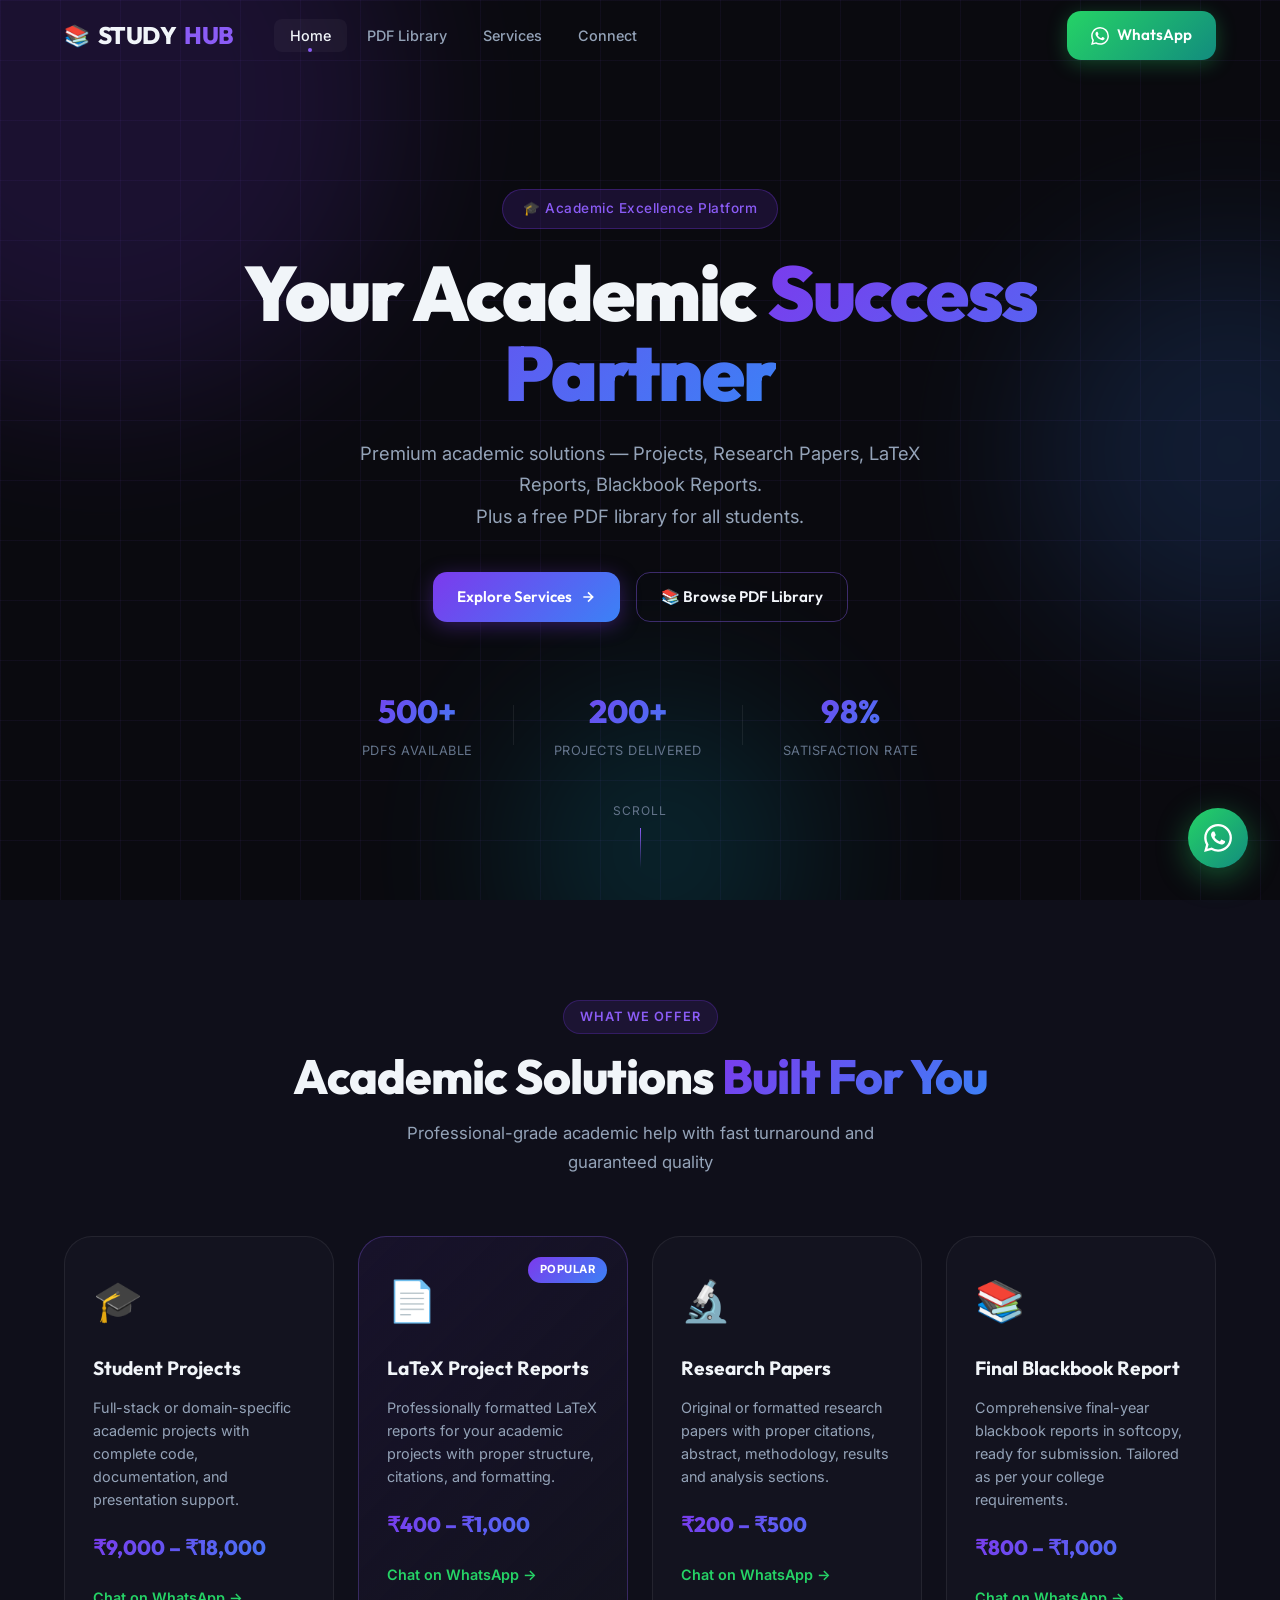
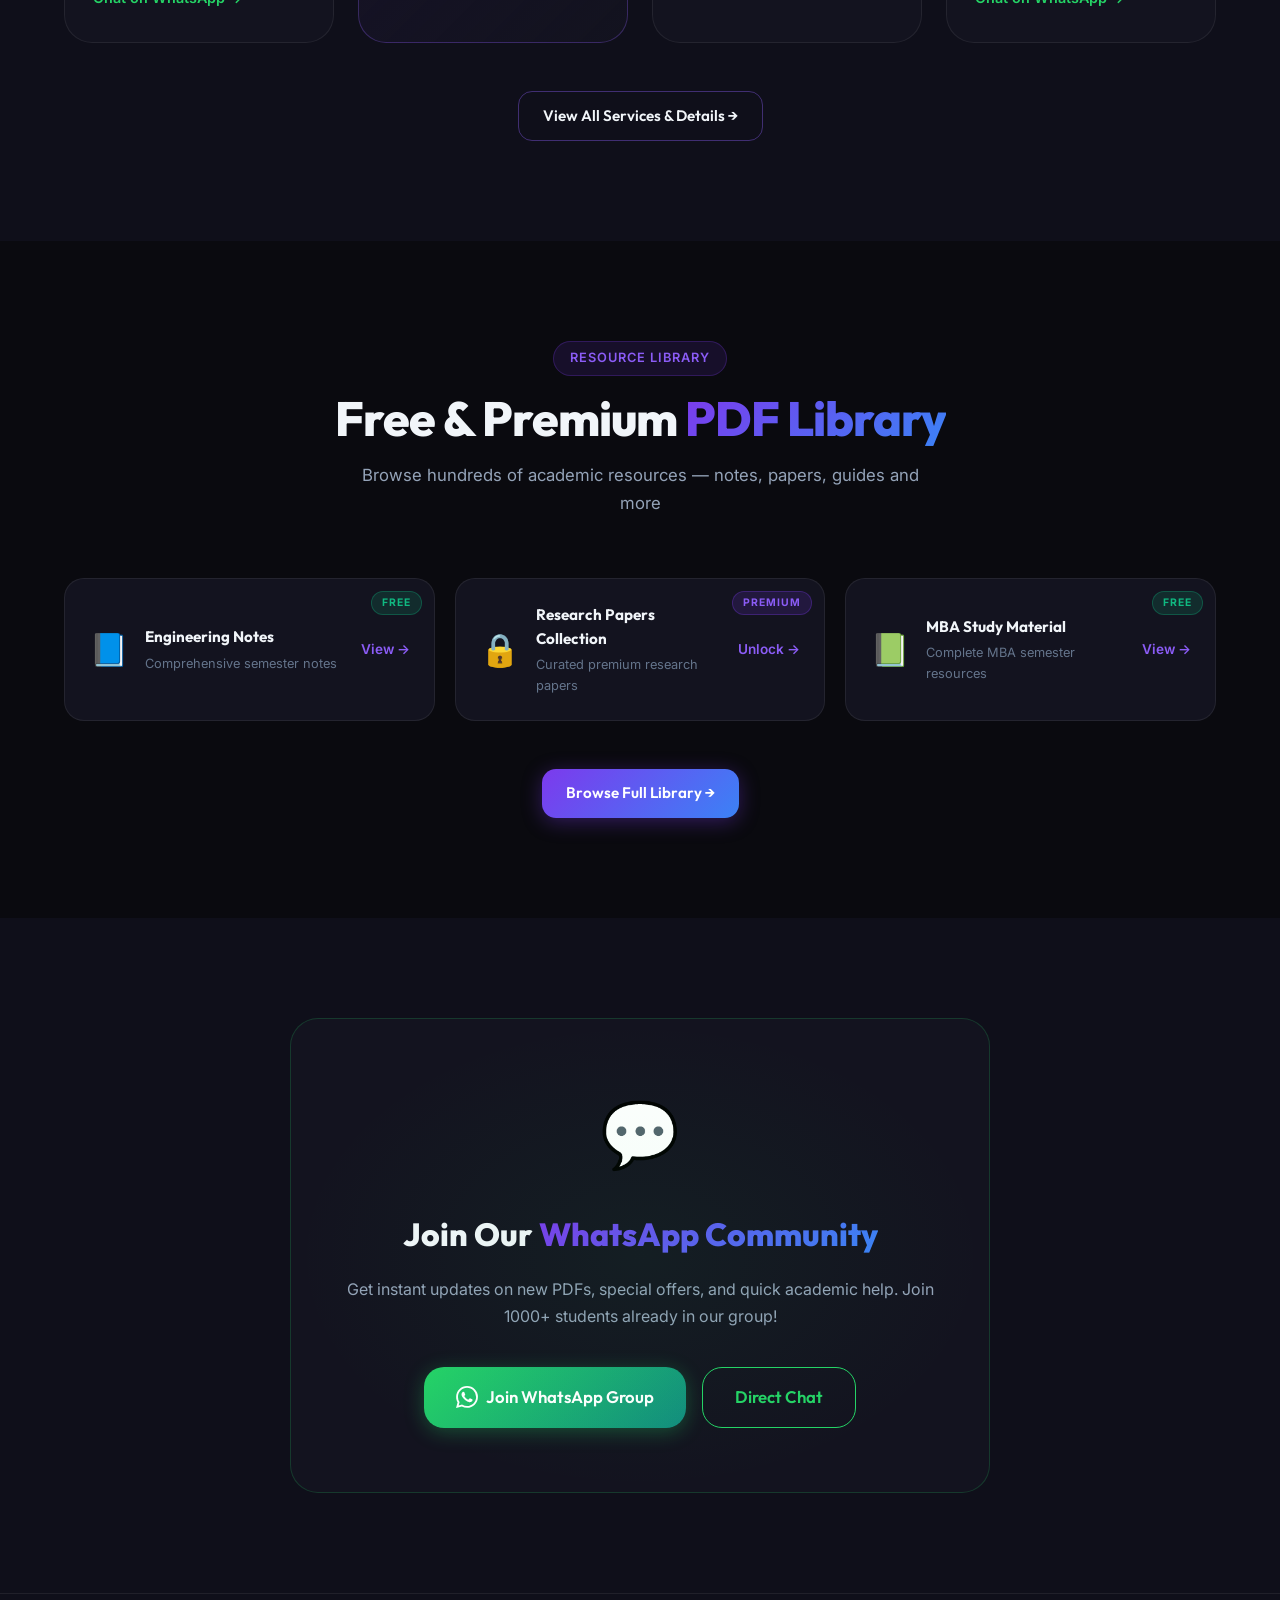
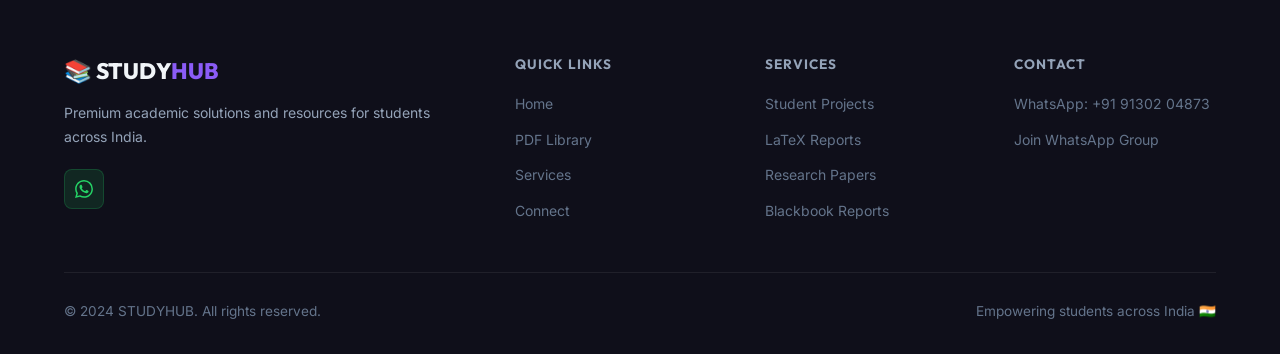
==== index.html @ 6e29c43f "Initial STUDYHUB website" ====
<!DOCTYPE html>
<html lang="en">
<head>
  <meta charset="UTF-8" />
  <meta name="viewport" content="width=device-width, initial-scale=1.0" />
  <title>STUDYHUB — Academic Solutions & PDF Library</title>
  <meta name="description" content="STUDYHUB offers premium academic solutions — student projects, research papers, LaTeX reports, blackbook reports, and a free PDF library for students." />
  <link rel="preconnect" href="https://fonts.googleapis.com" />
  <link rel="preconnect" href="https://fonts.gstatic.com" crossorigin />
  <link href="https://fonts.googleapis.com/css2?family=Outfit:wght@300;400;500;600;700;800;900&family=Inter:wght@300;400;500;600&display=swap" rel="stylesheet" />
  <link rel="stylesheet" href="css/style.css" />
</head>
<body>

  <!-- NAV -->
  <nav class="navbar" id="navbar">
    <div class="nav-container">
      <a href="index.html" class="nav-logo">
        <span class="logo-icon">📚</span>
        STUDY<span class="logo-accent">HUB</span>
      </a>
      <ul class="nav-links" id="nav-links">
        <li><a href="index.html" class="nav-link active">Home</a></li>
        <li><a href="library.html" class="nav-link">PDF Library</a></li>
        <li><a href="services.html" class="nav-link">Services</a></li>
        <li><a href="connect.html" class="nav-link">Connect</a></li>
      </ul>
      <a href="https://wa.me/919130204873?text=Hi%20STUDYHUB!%20I%20need%20help%20with%20my%20academic%20work." target="_blank" class="btn btn-whatsapp nav-cta">
        <svg width="18" height="18" viewBox="0 0 24 24" fill="currentColor"><path d="M17.472 14.382c-.297-.149-1.758-.867-2.03-.967-.273-.099-.471-.148-.67.15-.197.297-.767.966-.94 1.164-.173.199-.347.223-.644.075-.297-.15-1.255-.463-2.39-1.475-.883-.788-1.48-1.761-1.653-2.059-.173-.297-.018-.458.13-.606.134-.133.298-.347.446-.52.149-.174.198-.298.298-.497.099-.198.05-.371-.025-.52-.075-.149-.669-1.612-.916-2.207-.242-.579-.487-.5-.669-.51-.173-.008-.371-.01-.57-.01-.198 0-.52.074-.792.372-.272.297-1.04 1.016-1.04 2.479 0 1.462 1.065 2.875 1.213 3.074.149.198 2.096 3.2 5.077 4.487.709.306 1.262.489 1.694.625.712.227 1.36.195 1.871.118.571-.085 1.758-.719 2.006-1.413.248-.694.248-1.289.173-1.413-.074-.124-.272-.198-.57-.347m-5.421 7.403h-.004a9.87 9.87 0 01-5.031-1.378l-.361-.214-3.741.982.998-3.648-.235-.374a9.86 9.86 0 01-1.51-5.26c.001-5.45 4.436-9.884 9.888-9.884 2.64 0 5.122 1.03 6.988 2.898a9.825 9.825 0 012.893 6.994c-.003 5.45-4.437 9.884-9.885 9.884m8.413-18.297A11.815 11.815 0 0012.05 0C5.495 0 .16 5.335.157 11.892c0 2.096.547 4.142 1.588 5.945L.057 24l6.305-1.654a11.882 11.882 0 005.683 1.448h.005c6.554 0 11.89-5.335 11.893-11.893a11.821 11.821 0 00-3.48-8.413z"/></svg>
        WhatsApp
      </a>
      <button class="nav-toggle" id="nav-toggle" aria-label="Toggle navigation">
        <span></span><span></span><span></span>
      </button>
    </div>
  </nav>

  <!-- HERO -->
  <section class="hero" id="hero">
    <div class="hero-bg-grid"></div>
    <div class="floating-orb orb-1"></div>
    <div class="floating-orb orb-2"></div>
    <div class="floating-orb orb-3"></div>
    <div class="hero-content">
      <div class="hero-badge animate-fade-in">🎓 Academic Excellence Platform</div>
      <h1 class="hero-title animate-slide-up">
        Your Academic
        <span class="gradient-text">Success Partner</span>
      </h1>
      <p class="hero-subtitle animate-slide-up delay-1">
        Premium academic solutions — Projects, Research Papers, LaTeX Reports, Blackbook Reports.<br/>
        Plus a free PDF library for all students.
      </p>
      <div class="hero-cta animate-slide-up delay-2">
        <a href="services.html" class="btn btn-primary" id="hero-services-btn">
          <span>Explore Services</span>
          <svg width="16" height="16" viewBox="0 0 24 24" fill="none" stroke="currentColor" stroke-width="2.5"><path d="M5 12h14M12 5l7 7-7 7"/></svg>
        </a>
        <a href="library.html" class="btn btn-outline" id="hero-library-btn">
          <span>📚 Browse PDF Library</span>
        </a>
      </div>
      <div class="hero-stats animate-fade-in delay-3">
        <div class="stat">
          <span class="stat-num">500+</span>
          <span class="stat-label">PDFs Available</span>
        </div>
        <div class="stat-divider"></div>
        <div class="stat">
          <span class="stat-num">200+</span>
          <span class="stat-label">Projects Delivered</span>
        </div>
        <div class="stat-divider"></div>
        <div class="stat">
          <span class="stat-num">98%</span>
          <span class="stat-label">Satisfaction Rate</span>
        </div>
      </div>
    </div>
    <div class="hero-scroll-indicator">
      <span>Scroll</span>
      <div class="scroll-line"></div>
    </div>
  </section>

  <!-- SERVICES PREVIEW -->
  <section class="section services-preview" id="services-preview">
    <div class="container">
      <div class="section-header">
        <span class="section-tag">What We Offer</span>
        <h2 class="section-title">Academic Solutions <span class="gradient-text">Built For You</span></h2>
        <p class="section-subtitle">Professional-grade academic help with fast turnaround and guaranteed quality</p>
      </div>
      <div class="services-grid">

        <div class="service-card" id="card-project">
          <div class="service-icon">🎓</div>
          <h3>Student Projects</h3>
          <p>Full-stack or domain-specific academic projects with complete code, documentation, and presentation support.</p>
          <div class="service-price">₹9,000 – ₹18,000</div>
          <a href="https://wa.me/919130204873?text=Hi!%20I%20need%20a%20Student%20Project.%20Can%20you%20help?" target="_blank" class="service-cta">Chat on WhatsApp →</a>
        </div>

        <div class="service-card featured" id="card-latex">
          <div class="service-badge">Popular</div>
          <div class="service-icon">📄</div>
          <h3>LaTeX Project Reports</h3>
          <p>Professionally formatted LaTeX reports for your academic projects with proper structure, citations, and formatting.</p>
          <div class="service-price">₹400 – ₹1,000</div>
          <a href="https://wa.me/919130204873?text=Hi!%20I%20need%20a%20LaTeX%20Project%20Report.%20Can%20you%20help?" target="_blank" class="service-cta">Chat on WhatsApp →</a>
        </div>

        <div class="service-card" id="card-research">
          <div class="service-icon">🔬</div>
          <h3>Research Papers</h3>
          <p>Original or formatted research papers with proper citations, abstract, methodology, results and analysis sections.</p>
          <div class="service-price">₹200 – ₹500</div>
          <a href="https://wa.me/919130204873?text=Hi!%20I%20need%20a%20Research%20Paper.%20Can%20you%20help?" target="_blank" class="service-cta">Chat on WhatsApp →</a>
        </div>

        <div class="service-card" id="card-blackbook">
          <div class="service-icon">📚</div>
          <h3>Final Blackbook Report</h3>
          <p>Comprehensive final-year blackbook reports in softcopy, ready for submission. Tailored as per your college requirements.</p>
          <div class="service-price">₹800 – ₹1,000</div>
          <a href="https://wa.me/919130204873?text=Hi!%20I%20need%20a%20Final%20Blackbook%20Report.%20Can%20you%20help?" target="_blank" class="service-cta">Chat on WhatsApp →</a>
        </div>

      </div>
      <div class="section-footer">
        <a href="services.html" class="btn btn-outline" id="view-all-services-btn">View All Services & Details →</a>
      </div>
    </div>
  </section>

  <!-- PDF LIBRARY PREVIEW -->
  <section class="section library-preview" id="library-preview">
    <div class="container">
      <div class="section-header">
        <span class="section-tag">Resource Library</span>
        <h2 class="section-title">Free & Premium <span class="gradient-text">PDF Library</span></h2>
        <p class="section-subtitle">Browse hundreds of academic resources — notes, papers, guides and more</p>
      </div>
      <div class="library-preview-cards">
        <div class="lib-card free">
          <div class="lib-card-badge free-badge">FREE</div>
          <div class="lib-card-icon">📘</div>
          <div class="lib-card-info">
            <h4>Engineering Notes</h4>
            <p>Comprehensive semester notes</p>
          </div>
          <a href="library.html" class="lib-card-btn">View →</a>
        </div>
        <div class="lib-card paid">
          <div class="lib-card-badge paid-badge">PREMIUM</div>
          <div class="lib-card-icon">🔒</div>
          <div class="lib-card-info">
            <h4>Research Papers Collection</h4>
            <p>Curated premium research papers</p>
          </div>
          <a href="library.html" class="lib-card-btn">Unlock →</a>
        </div>
        <div class="lib-card free">
          <div class="lib-card-badge free-badge">FREE</div>
          <div class="lib-card-icon">📗</div>
          <div class="lib-card-info">
            <h4>MBA Study Material</h4>
            <p>Complete MBA semester resources</p>
          </div>
          <a href="library.html" class="lib-card-btn">View →</a>
        </div>
      </div>
      <div class="section-footer">
        <a href="library.html" class="btn btn-primary" id="browse-library-btn">
          Browse Full Library →
        </a>
      </div>
    </div>
  </section>

  <!-- WHATSAPP JOIN SECTION -->
  <section class="section whatsapp-section" id="whatsapp-section">
    <div class="container">
      <div class="wa-join-box">
        <div class="wa-icon-big">💬</div>
        <h2>Join Our <span class="gradient-text">WhatsApp Community</span></h2>
        <p>Get instant updates on new PDFs, special offers, and quick academic help. Join 1000+ students already in our group!</p>
        <div class="wa-buttons">
          <a href="connect.html" class="btn btn-whatsapp btn-lg" id="join-group-btn">
            <svg width="22" height="22" viewBox="0 0 24 24" fill="currentColor"><path d="M17.472 14.382c-.297-.149-1.758-.867-2.03-.967-.273-.099-.471-.148-.67.15-.197.297-.767.966-.94 1.164-.173.199-.347.223-.644.075-.297-.15-1.255-.463-2.39-1.475-.883-.788-1.48-1.761-1.653-2.059-.173-.297-.018-.458.13-.606.134-.133.298-.347.446-.52.149-.174.198-.298.298-.497.099-.198.05-.371-.025-.52-.075-.149-.669-1.612-.916-2.207-.242-.579-.487-.5-.669-.51-.173-.008-.371-.01-.57-.01-.198 0-.52.074-.792.372-.272.297-1.04 1.016-1.04 2.479 0 1.462 1.065 2.875 1.213 3.074.149.198 2.096 3.2 5.077 4.487.709.306 1.262.489 1.694.625.712.227 1.36.195 1.871.118.571-.085 1.758-.719 2.006-1.413.248-.694.248-1.289.173-1.413-.074-.124-.272-.198-.57-.347m-5.421 7.403h-.004a9.87 9.87 0 01-5.031-1.378l-.361-.214-3.741.982.998-3.648-.235-.374a9.86 9.86 0 01-1.51-5.26c.001-5.45 4.436-9.884 9.888-9.884 2.64 0 5.122 1.03 6.988 2.898a9.825 9.825 0 012.893 6.994c-.003 5.45-4.437 9.884-9.885 9.884m8.413-18.297A11.815 11.815 0 0012.05 0C5.495 0 .16 5.335.157 11.892c0 2.096.547 4.142 1.588 5.945L.057 24l6.305-1.654a11.882 11.882 0 005.683 1.448h.005c6.554 0 11.89-5.335 11.893-11.893a11.821 11.821 0 00-3.48-8.413z"/></svg>
            Join WhatsApp Group
          </a>
          <a href="https://wa.me/919130204873?text=Hi%20STUDYHUB!%20I%20want%20to%20know%20more." target="_blank" class="btn btn-outline-wa btn-lg" id="direct-chat-btn">Direct Chat</a>
        </div>
      </div>
    </div>
  </section>

  <!-- FOOTER -->
  <footer class="footer">
    <div class="container">
      <div class="footer-top">
        <div class="footer-brand">
          <div class="footer-logo">📚 STUDY<span class="logo-accent">HUB</span></div>
          <p>Premium academic solutions and resources for students across India.</p>
          <div class="footer-social">
            <a href="https://wa.me/919130204873" target="_blank" class="social-btn wa">
              <svg width="18" height="18" viewBox="0 0 24 24" fill="currentColor"><path d="M17.472 14.382c-.297-.149-1.758-.867-2.03-.967-.273-.099-.471-.148-.67.15-.197.297-.767.966-.94 1.164-.173.199-.347.223-.644.075-.297-.15-1.255-.463-2.39-1.475-.883-.788-1.48-1.761-1.653-2.059-.173-.297-.018-.458.13-.606.134-.133.298-.347.446-.52.149-.174.198-.298.298-.497.099-.198.05-.371-.025-.52-.075-.149-.669-1.612-.916-2.207-.242-.579-.487-.5-.669-.51-.173-.008-.371-.01-.57-.01-.198 0-.52.074-.792.372-.272.297-1.04 1.016-1.04 2.479 0 1.462 1.065 2.875 1.213 3.074.149.198 2.096 3.2 5.077 4.487.709.306 1.262.489 1.694.625.712.227 1.36.195 1.871.118.571-.085 1.758-.719 2.006-1.413.248-.694.248-1.289.173-1.413-.074-.124-.272-.198-.57-.347m-5.421 7.403h-.004a9.87 9.87 0 01-5.031-1.378l-.361-.214-3.741.982.998-3.648-.235-.374a9.86 9.86 0 01-1.51-5.26c.001-5.45 4.436-9.884 9.888-9.884 2.64 0 5.122 1.03 6.988 2.898a9.825 9.825 0 012.893 6.994c-.003 5.45-4.437 9.884-9.885 9.884m8.413-18.297A11.815 11.815 0 0012.05 0C5.495 0 .16 5.335.157 11.892c0 2.096.547 4.142 1.588 5.945L.057 24l6.305-1.654a11.882 11.882 0 005.683 1.448h.005c6.554 0 11.89-5.335 11.893-11.893a11.821 11.821 0 00-3.48-8.413z"/></svg>
            </a>
          </div>
        </div>
        <div class="footer-links-group">
          <h4>Quick Links</h4>
          <ul>
            <li><a href="index.html">Home</a></li>
            <li><a href="library.html">PDF Library</a></li>
            <li><a href="services.html">Services</a></li>
            <li><a href="connect.html">Connect</a></li>
          </ul>
        </div>
        <div class="footer-links-group">
          <h4>Services</h4>
          <ul>
            <li><a href="services.html">Student Projects</a></li>
            <li><a href="services.html">LaTeX Reports</a></li>
            <li><a href="services.html">Research Papers</a></li>
            <li><a href="services.html">Blackbook Reports</a></li>
          </ul>
        </div>
        <div class="footer-links-group">
          <h4>Contact</h4>
          <ul>
            <li><a href="https://wa.me/919130204873" target="_blank">WhatsApp: +91 91302 04873</a></li>
            <li><a href="connect.html">Join WhatsApp Group</a></li>
          </ul>
        </div>
      </div>
      <div class="footer-bottom">
        <p>© 2024 STUDYHUB. All rights reserved.</p>
        <p class="footer-sub">Empowering students across India 🇮🇳</p>
      </div>
    </div>
  </footer>

  <!-- Floating WhatsApp Button -->
  <a href="https://wa.me/919130204873?text=Hi%20STUDYHUB!%20I%20need%20academic%20help." target="_blank" class="float-wa" id="float-wa-btn" aria-label="Chat on WhatsApp">
    <svg width="28" height="28" viewBox="0 0 24 24" fill="currentColor"><path d="M17.472 14.382c-.297-.149-1.758-.867-2.03-.967-.273-.099-.471-.148-.67.15-.197.297-.767.966-.94 1.164-.173.199-.347.223-.644.075-.297-.15-1.255-.463-2.39-1.475-.883-.788-1.48-1.761-1.653-2.059-.173-.297-.018-.458.13-.606.134-.133.298-.347.446-.52.149-.174.198-.298.298-.497.099-.198.05-.371-.025-.52-.075-.149-.669-1.612-.916-2.207-.242-.579-.487-.5-.669-.51-.173-.008-.371-.01-.57-.01-.198 0-.52.074-.792.372-.272.297-1.04 1.016-1.04 2.479 0 1.462 1.065 2.875 1.213 3.074.149.198 2.096 3.2 5.077 4.487.709.306 1.262.489 1.694.625.712.227 1.36.195 1.871.118.571-.085 1.758-.719 2.006-1.413.248-.694.248-1.289.173-1.413-.074-.124-.272-.198-.57-.347m-5.421 7.403h-.004a9.87 9.87 0 01-5.031-1.378l-.361-.214-3.741.982.998-3.648-.235-.374a9.86 9.86 0 01-1.51-5.26c.001-5.45 4.436-9.884 9.888-9.884 2.64 0 5.122 1.03 6.988 2.898a9.825 9.825 0 012.893 6.994c-.003 5.45-4.437 9.884-9.885 9.884m8.413-18.297A11.815 11.815 0 0012.05 0C5.495 0 .16 5.335.157 11.892c0 2.096.547 4.142 1.588 5.945L.057 24l6.305-1.654a11.882 11.882 0 005.683 1.448h.005c6.554 0 11.89-5.335 11.893-11.893a11.821 11.821 0 00-3.48-8.413z"/></svg>
  </a>

  <script src="js/app.js"></script>
</body>
</html>
---- css/style.css ----
/* ===========================
   STUDYHUB — Global Styles
   =========================== */

:root {
  --bg-primary: #0a0a0f;
  --bg-secondary: #0f0f1a;
  --bg-card: #13131f;
  --bg-card-hover: #1a1a2e;
  --accent-purple: #7c3aed;
  --accent-violet: #8b5cf6;
  --accent-blue: #3b82f6;
  --accent-cyan: #06b6d4;
  --accent-green: #10b981;
  --accent-wa: #25d366;
  --accent-wa-dark: #128c7e;
  --text-primary: #f1f5f9;
  --text-secondary: #94a3b8;
  --text-muted: #64748b;
  --border: rgba(255,255,255,0.07);
  --border-hover: rgba(139,92,246,0.4);
  --glass: rgba(255,255,255,0.04);
  --glass-border: rgba(255,255,255,0.08);
  --gradient-main: linear-gradient(135deg, #7c3aed, #3b82f6);
  --gradient-wa: linear-gradient(135deg, #25d366, #128c7e);
  --shadow-card: 0 8px 32px rgba(0,0,0,0.4);
  --shadow-glow: 0 0 40px rgba(124,58,237,0.2);
  --radius-sm: 8px;
  --radius-md: 14px;
  --radius-lg: 20px;
  --radius-xl: 28px;
  --font-display: 'Outfit', sans-serif;
  --font-body: 'Inter', sans-serif;
  --nav-h: 72px;
  --transition: all 0.3s cubic-bezier(0.4, 0, 0.2, 1);
}

*, *::before, *::after { box-sizing: border-box; margin: 0; padding: 0; }

html { scroll-behavior: smooth; }

body {
  font-family: var(--font-body);
  background: var(--bg-primary);
  color: var(--text-primary);
  line-height: 1.6;
  overflow-x: hidden;
}

a { text-decoration: none; color: inherit; }
ul { list-style: none; }
img { max-width: 100%; }

.container {
  max-width: 1200px;
  margin: 0 auto;
  padding: 0 24px;
}

/* === NAVBAR === */
.navbar {
  position: fixed;
  top: 0; left: 0; right: 0;
  height: var(--nav-h);
  z-index: 1000;
  transition: var(--transition);
  border-bottom: 1px solid transparent;
}

.navbar.scrolled {
  background: rgba(10,10,15,0.92);
  backdrop-filter: blur(20px);
  -webkit-backdrop-filter: blur(20px);
  border-bottom-color: var(--border);
}

.nav-container {
  max-width: 1200px;
  margin: 0 auto;
  padding: 0 24px;
  height: 100%;
  display: flex;
  align-items: center;
  gap: 40px;
}

.nav-logo {
  font-family: var(--font-display);
  font-size: 1.5rem;
  font-weight: 800;
  letter-spacing: -0.5px;
  display: flex;
  align-items: center;
  gap: 8px;
  white-space: nowrap;
}

.logo-icon { font-size: 1.3rem; }
.logo-accent { color: var(--accent-violet); }

.nav-links {
  display: flex;
  gap: 4px;
  flex: 1;
}

.nav-link {
  padding: 8px 16px;
  border-radius: var(--radius-sm);
  font-size: 0.9rem;
  font-weight: 500;
  color: var(--text-secondary);
  transition: var(--transition);
  position: relative;
}

.nav-link:hover, .nav-link.active {
  color: var(--text-primary);
  background: var(--glass);
}

.nav-link.active::after {
  content: '';
  position: absolute;
  bottom: 0; left: 50%;
  transform: translateX(-50%);
  width: 4px; height: 4px;
  background: var(--accent-violet);
  border-radius: 50%;
}

.nav-cta {
  margin-left: auto;
  white-space: nowrap;
  flex-shrink: 0;
}

.nav-toggle {
  display: none;
  flex-direction: column;
  gap: 5px;
  background: none;
  border: none;
  cursor: pointer;
  padding: 4px;
  margin-left: auto;
}

.nav-toggle span {
  display: block;
  width: 24px; height: 2px;
  background: var(--text-primary);
  border-radius: 2px;
  transition: var(--transition);
}

/* === BUTTONS === */
.btn {
  display: inline-flex;
  align-items: center;
  gap: 8px;
  padding: 12px 24px;
  border-radius: var(--radius-md);
  font-family: var(--font-display);
  font-size: 0.95rem;
  font-weight: 600;
  cursor: pointer;
  border: none;
  transition: var(--transition);
  white-space: nowrap;
}

.btn-primary {
  background: var(--gradient-main);
  color: #fff;
  box-shadow: 0 4px 20px rgba(124,58,237,0.35);
}

.btn-primary:hover {
  transform: translateY(-2px);
  box-shadow: 0 8px 30px rgba(124,58,237,0.5);
}

.btn-outline {
  background: transparent;
  color: var(--text-primary);
  border: 1.5px solid var(--border-hover);
}

.btn-outline:hover {
  background: rgba(139,92,246,0.1);
  border-color: var(--accent-violet);
  transform: translateY(-2px);
}

.btn-whatsapp {
  background: var(--gradient-wa);
  color: #fff;
  box-shadow: 0 4px 20px rgba(37,211,102,0.3);
}

.btn-whatsapp:hover {
  transform: translateY(-2px);
  box-shadow: 0 8px 30px rgba(37,211,102,0.45);
}

.btn-outline-wa {
  background: transparent;
  color: var(--accent-wa);
  border: 1.5px solid var(--accent-wa);
}

.btn-outline-wa:hover {
  background: rgba(37,211,102,0.1);
  transform: translateY(-2px);
}

.btn-lg {
  padding: 16px 32px;
  font-size: 1.05rem;
  border-radius: var(--radius-lg);
}

/* === HERO === */
.hero {
  min-height: 100vh;
  display: flex;
  align-items: center;
  justify-content: center;
  text-align: center;
  padding: calc(var(--nav-h) + 60px) 24px 80px;
  position: relative;
  overflow: hidden;
}

.hero-bg-grid {
  position: absolute;
  inset: 0;
  background-image:
    linear-gradient(rgba(139,92,246,0.06) 1px, transparent 1px),
    linear-gradient(90deg, rgba(139,92,246,0.06) 1px, transparent 1px);
  background-size: 60px 60px;
  pointer-events: none;
}

.floating-orb {
  position: absolute;
  border-radius: 50%;
  filter: blur(80px);
  opacity: 0.15;
  pointer-events: none;
  animation: float 8s ease-in-out infinite;
}

.orb-1 {
  width: 600px; height: 600px;
  background: var(--accent-purple);
  top: -200px; left: -200px;
  animation-delay: 0s;
}

.orb-2 {
  width: 400px; height: 400px;
  background: var(--accent-blue);
  top: 50%; right: -150px;
  transform: translateY(-50%);
  animation-delay: 3s;
}

.orb-3 {
  width: 300px; height: 300px;
  background: var(--accent-cyan);
  bottom: -100px; left: 40%;
  animation-delay: 5s;
}

@keyframes float {
  0%, 100% { transform: translateY(0) scale(1); }
  50% { transform: translateY(-30px) scale(1.05); }
}

.hero-content {
  position: relative;
  z-index: 2;
  max-width: 820px;
  width: 100%;
}

.hero-badge {
  display: inline-block;
  padding: 8px 20px;
  background: rgba(124,58,237,0.15);
  border: 1px solid rgba(124,58,237,0.3);
  border-radius: 999px;
  font-size: 0.85rem;
  font-weight: 500;
  color: var(--accent-violet);
  margin-bottom: 24px;
  letter-spacing: 0.5px;
}

.hero-title {
  font-family: var(--font-display);
  font-size: clamp(2.8rem, 6vw, 5rem);
  font-weight: 900;
  line-height: 1.05;
  letter-spacing: -2px;
  margin-bottom: 24px;
}

.gradient-text {
  background: var(--gradient-main);
  -webkit-background-clip: text;
  -webkit-text-fill-color: transparent;
  background-clip: text;
}

.hero-subtitle {
  font-size: clamp(1rem, 2vw, 1.15rem);
  color: var(--text-secondary);
  line-height: 1.7;
  margin-bottom: 40px;
  max-width: 600px;
  margin-left: auto;
  margin-right: auto;
}

.hero-cta {
  display: flex;
  gap: 16px;
  justify-content: center;
  flex-wrap: wrap;
  margin-bottom: 64px;
}

.hero-stats {
  display: flex;
  gap: 40px;
  justify-content: center;
  align-items: center;
  flex-wrap: wrap;
}

.stat { text-align: center; }

.stat-num {
  display: block;
  font-family: var(--font-display);
  font-size: 2rem;
  font-weight: 800;
  background: var(--gradient-main);
  -webkit-background-clip: text;
  -webkit-text-fill-color: transparent;
  background-clip: text;
}

.stat-label {
  font-size: 0.8rem;
  color: var(--text-muted);
  text-transform: uppercase;
  letter-spacing: 0.5px;
}

.stat-divider {
  width: 1px;
  height: 40px;
  background: var(--border);
}

.hero-scroll-indicator {
  position: absolute;
  bottom: 32px;
  left: 50%;
  transform: translateX(-50%);
  display: flex;
  flex-direction: column;
  align-items: center;
  gap: 8px;
  color: var(--text-muted);
  font-size: 0.75rem;
  letter-spacing: 1px;
  text-transform: uppercase;
}

.scroll-line {
  width: 1px;
  height: 40px;
  background: linear-gradient(to bottom, var(--accent-violet), transparent);
  animation: scrollPulse 2s ease-in-out infinite;
}

@keyframes scrollPulse {
  0%, 100% { opacity: 0.3; }
  50% { opacity: 1; }
}

/* === SECTIONS === */
.section {
  padding: 100px 0;
}

.section-header {
  text-align: center;
  margin-bottom: 60px;
}

.section-tag {
  display: inline-block;
  padding: 6px 16px;
  background: rgba(124,58,237,0.12);
  border: 1px solid rgba(124,58,237,0.25);
  border-radius: 999px;
  font-size: 0.8rem;
  font-weight: 600;
  color: var(--accent-violet);
  text-transform: uppercase;
  letter-spacing: 1px;
  margin-bottom: 16px;
}

.section-title {
  font-family: var(--font-display);
  font-size: clamp(2rem, 4vw, 3rem);
  font-weight: 800;
  letter-spacing: -1px;
  line-height: 1.1;
  margin-bottom: 16px;
}

.section-subtitle {
  font-size: 1.05rem;
  color: var(--text-secondary);
  max-width: 560px;
  margin: 0 auto;
  line-height: 1.7;
}

.section-footer {
  text-align: center;
  margin-top: 48px;
}

/* === SERVICES GRID === */
.services-preview {
  background: var(--bg-secondary);
}

.services-grid {
  display: grid;
  grid-template-columns: repeat(auto-fit, minmax(260px, 1fr));
  gap: 24px;
}

.service-card {
  background: var(--bg-card);
  border: 1px solid var(--border);
  border-radius: var(--radius-xl);
  padding: 32px 28px;
  transition: var(--transition);
  position: relative;
  overflow: hidden;
}

.service-card::before {
  content: '';
  position: absolute;
  inset: 0;
  background: linear-gradient(135deg, rgba(124,58,237,0.05), transparent);
  opacity: 0;
  transition: var(--transition);
}

.service-card:hover {
  border-color: var(--border-hover);
  transform: translateY(-6px);
  box-shadow: var(--shadow-glow), var(--shadow-card);
}

.service-card:hover::before { opacity: 1; }

.service-card.featured {
  border-color: rgba(139,92,246,0.3);
  background: linear-gradient(135deg, rgba(124,58,237,0.08), var(--bg-card));
}

.service-badge {
  position: absolute;
  top: 20px; right: 20px;
  background: var(--gradient-main);
  color: #fff;
  font-size: 0.7rem;
  font-weight: 700;
  padding: 4px 12px;
  border-radius: 999px;
  letter-spacing: 0.5px;
  text-transform: uppercase;
}

.service-icon {
  font-size: 2.5rem;
  margin-bottom: 20px;
  display: block;
}

.service-card h3 {
  font-family: var(--font-display);
  font-size: 1.2rem;
  font-weight: 700;
  margin-bottom: 12px;
}

.service-card p {
  font-size: 0.9rem;
  color: var(--text-secondary);
  line-height: 1.6;
  margin-bottom: 20px;
}

.service-price {
  font-family: var(--font-display);
  font-size: 1.3rem;
  font-weight: 800;
  background: var(--gradient-main);
  -webkit-background-clip: text;
  -webkit-text-fill-color: transparent;
  background-clip: text;
  margin-bottom: 20px;
}

.service-cta {
  display: inline-flex;
  align-items: center;
  gap: 6px;
  color: var(--accent-wa);
  font-size: 0.9rem;
  font-weight: 600;
  transition: var(--transition);
}

.service-cta:hover {
  gap: 10px;
  color: #4ade80;
}

/* === LIBRARY PREVIEW === */
.library-preview { background: var(--bg-primary); }

.library-preview-cards {
  display: flex;
  gap: 20px;
  flex-wrap: wrap;
  justify-content: center;
}

.lib-card {
  background: var(--bg-card);
  border: 1px solid var(--border);
  border-radius: var(--radius-lg);
  padding: 24px;
  display: flex;
  align-items: center;
  gap: 16px;
  min-width: 280px;
  flex: 1;
  max-width: 380px;
  transition: var(--transition);
  position: relative;
  overflow: hidden;
}

.lib-card:hover {
  border-color: var(--border-hover);
  transform: translateY(-4px);
  box-shadow: var(--shadow-card);
}

.lib-card-badge {
  position: absolute;
  top: 12px; right: 12px;
  font-size: 0.65rem;
  font-weight: 700;
  padding: 3px 10px;
  border-radius: 999px;
  letter-spacing: 1px;
  text-transform: uppercase;
}

.free-badge {
  background: rgba(16,185,129,0.15);
  color: var(--accent-green);
  border: 1px solid rgba(16,185,129,0.3);
}

.paid-badge {
  background: rgba(124,58,237,0.15);
  color: var(--accent-violet);
  border: 1px solid rgba(124,58,237,0.3);
}

.lib-card-icon { font-size: 2rem; flex-shrink: 0; }

.lib-card-info { flex: 1; }
.lib-card-info h4 {
  font-family: var(--font-display);
  font-weight: 700;
  font-size: 0.95rem;
  margin-bottom: 4px;
}
.lib-card-info p { font-size: 0.8rem; color: var(--text-muted); }

.lib-card-btn {
  color: var(--accent-violet);
  font-size: 0.85rem;
  font-weight: 600;
  flex-shrink: 0;
  transition: var(--transition);
}

.lib-card-btn:hover { color: var(--accent-cyan); gap: 6px; }

/* === WHATSAPP SECTION === */
.whatsapp-section { background: var(--bg-secondary); }

.wa-join-box {
  max-width: 700px;
  margin: 0 auto;
  text-align: center;
  background: var(--bg-card);
  border: 1px solid rgba(37,211,102,0.2);
  border-radius: var(--radius-xl);
  padding: 64px 48px;
  position: relative;
  overflow: hidden;
}

.wa-join-box::before {
  content: '';
  position: absolute;
  inset: 0;
  background: radial-gradient(ellipse at center, rgba(37,211,102,0.06), transparent 70%);
  pointer-events: none;
}

.wa-icon-big {
  font-size: 4rem;
  margin-bottom: 24px;
  display: block;
  animation: pulse-wa 2s ease-in-out infinite;
}

@keyframes pulse-wa {
  0%, 100% { transform: scale(1); }
  50% { transform: scale(1.1); }
}

.wa-join-box h2 {
  font-family: var(--font-display);
  font-size: 2rem;
  font-weight: 800;
  margin-bottom: 16px;
}

.wa-join-box p {
  color: var(--text-secondary);
  margin-bottom: 36px;
  line-height: 1.7;
}

.wa-buttons {
  display: flex;
  gap: 16px;
  justify-content: center;
  flex-wrap: wrap;
}

/* === FOOTER === */
.footer {
  background: var(--bg-secondary);
  border-top: 1px solid var(--border);
  padding: 60px 0 32px;
}

.footer-top {
  display: grid;
  grid-template-columns: 2fr 1fr 1fr 1fr;
  gap: 48px;
  margin-bottom: 48px;
}

.footer-logo {
  font-family: var(--font-display);
  font-size: 1.4rem;
  font-weight: 800;
  margin-bottom: 12px;
}

.footer-brand p {
  font-size: 0.875rem;
  color: var(--text-secondary);
  line-height: 1.7;
  margin-bottom: 20px;
}

.footer-social { display: flex; gap: 12px; }

.social-btn {
  width: 40px; height: 40px;
  border-radius: var(--radius-sm);
  display: flex; align-items: center; justify-content: center;
  transition: var(--transition);
}

.social-btn.wa {
  background: rgba(37,211,102,0.12);
  color: var(--accent-wa);
  border: 1px solid rgba(37,211,102,0.2);
}

.social-btn.wa:hover {
  background: var(--accent-wa);
  color: #fff;
  transform: translateY(-2px);
}

.footer-links-group h4 {
  font-family: var(--font-display);
  font-size: 0.85rem;
  font-weight: 700;
  text-transform: uppercase;
  letter-spacing: 1px;
  color: var(--text-secondary);
  margin-bottom: 16px;
}

.footer-links-group ul { display: flex; flex-direction: column; gap: 10px; }

.footer-links-group a {
  font-size: 0.875rem;
  color: var(--text-muted);
  transition: var(--transition);
}

.footer-links-group a:hover { color: var(--text-primary); }

.footer-bottom {
  border-top: 1px solid var(--border);
  padding-top: 28px;
  display: flex;
  justify-content: space-between;
  align-items: center;
  gap: 16px;
  flex-wrap: wrap;
}

.footer-bottom p { font-size: 0.85rem; color: var(--text-muted); }
.footer-sub { color: var(--text-muted); }

/* === FLOATING WA BUTTON === */
.float-wa {
  position: fixed;
  bottom: 32px;
  right: 32px;
  width: 60px; height: 60px;
  background: var(--gradient-wa);
  border-radius: 50%;
  display: flex;
  align-items: center;
  justify-content: center;
  color: #fff;
  box-shadow: 0 8px 32px rgba(37,211,102,0.4);
  z-index: 999;
  transition: var(--transition);
  animation: float-bounce 3s ease-in-out infinite;
}

.float-wa:hover {
  transform: scale(1.15) translateY(-4px);
  box-shadow: 0 12px 40px rgba(37,211,102,0.55);
}

@keyframes float-bounce {
  0%, 100% { transform: translateY(0); }
  50% { transform: translateY(-6px); }
}

/* === ANIMATIONS === */
.animate-fade-in { animation: fadeIn 0.8s ease forwards; }
.animate-slide-up { animation: slideUp 0.8s ease forwards; }

.delay-1 { animation-delay: 0.15s; opacity: 0; }
.delay-2 { animation-delay: 0.3s; opacity: 0; }
.delay-3 { animation-delay: 0.5s; opacity: 0; }

@keyframes fadeIn {
  from { opacity: 0; }
  to { opacity: 1; }
}

@keyframes slideUp {
  from { opacity: 0; transform: translateY(30px); }
  to { opacity: 1; transform: translateY(0); }
}

/* === RESPONSIVE === */
@media (max-width: 900px) {
  .footer-top { grid-template-columns: 1fr 1fr; gap: 32px; }
  .nav-links { display: none; position: fixed; top: var(--nav-h); left: 0; right: 0; background: rgba(10,10,15,0.98); backdrop-filter: blur(20px); flex-direction: column; padding: 20px 24px; gap: 4px; border-bottom: 1px solid var(--border); }
  .nav-links.open { display: flex; }
  .nav-toggle { display: flex; }
  .nav-cta { display: none; }
}

@media (max-width: 600px) {
  .hero-cta { flex-direction: column; align-items: center; }
  .hero-stats { gap: 24px; }
  .stat-divider { display: none; }
  .footer-top { grid-template-columns: 1fr; gap: 24px; }
  .wa-join-box { padding: 40px 24px; }
  .services-grid { grid-template-columns: 1fr; }
  .float-wa { bottom: 20px; right: 20px; width: 52px; height: 52px; }
}

/* === UTILITY === */
.text-center { text-align: center; }
.mb-0 { margin-bottom: 0; }
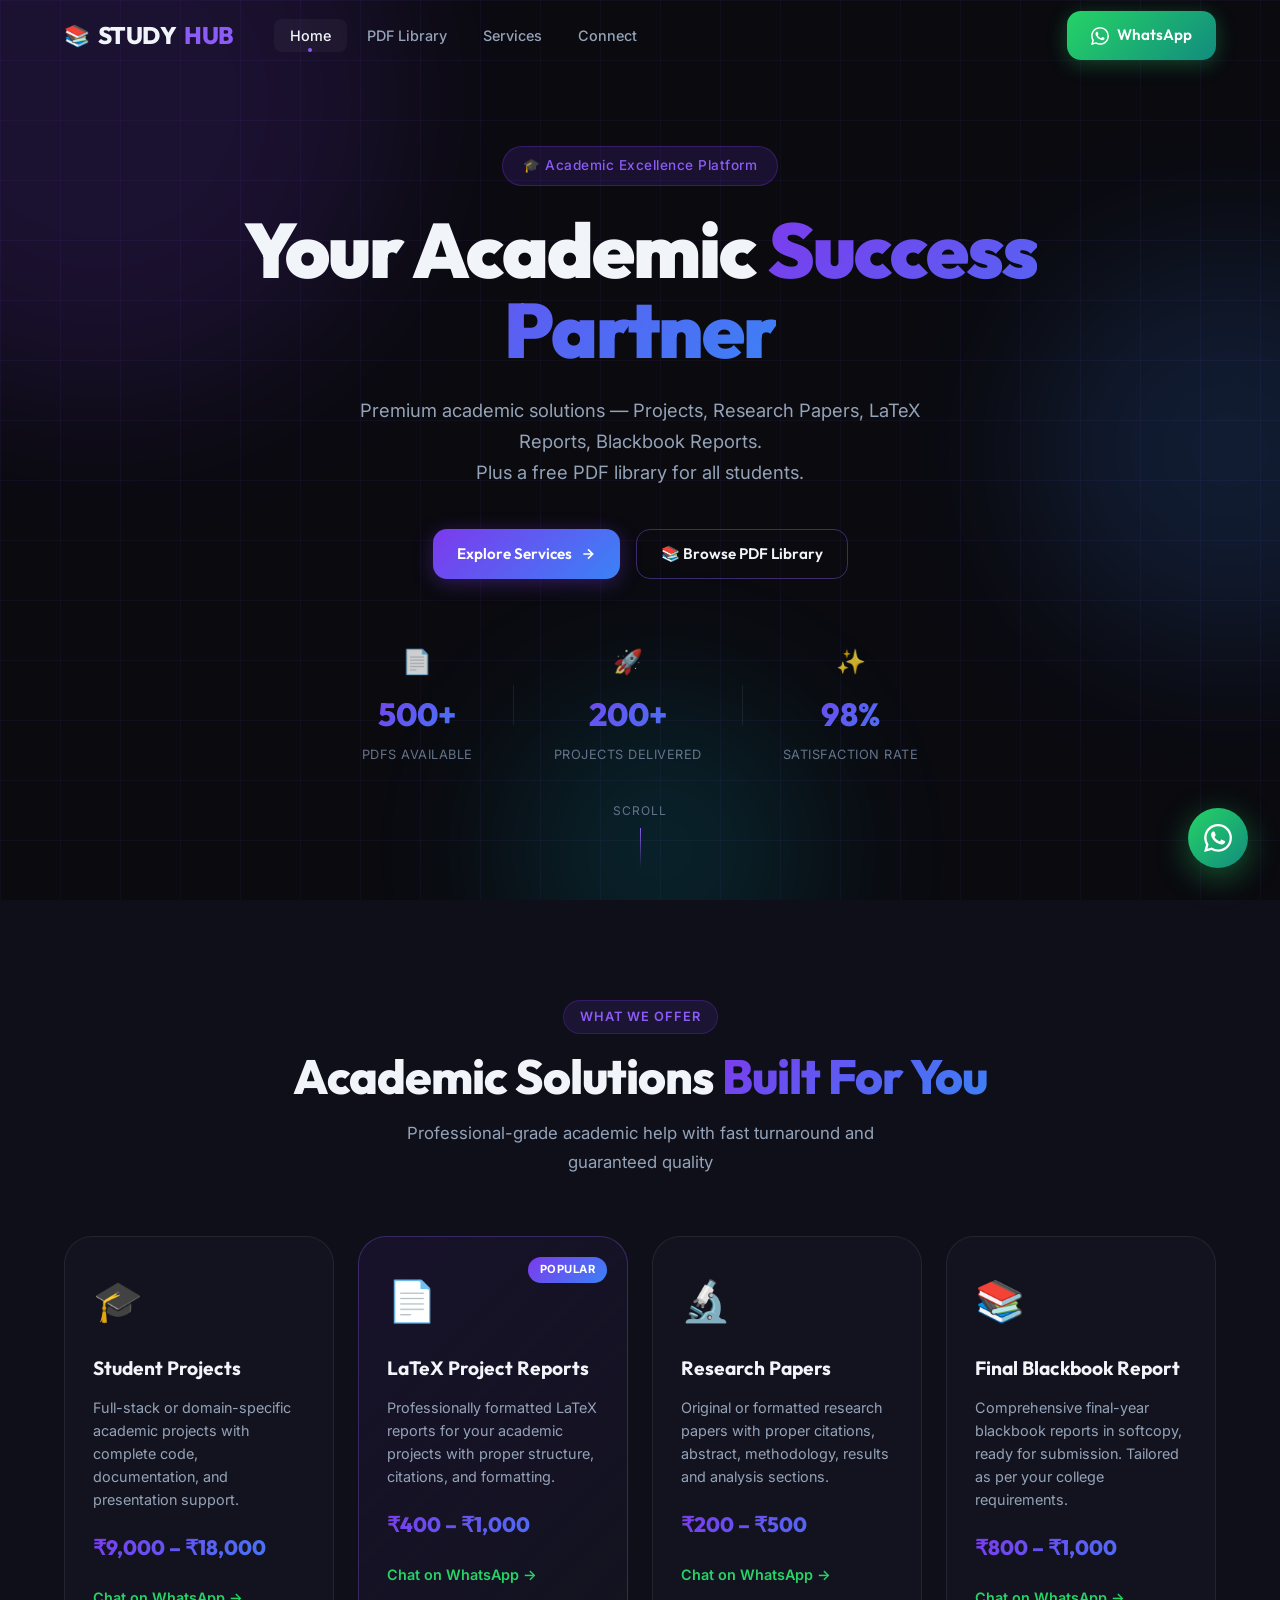
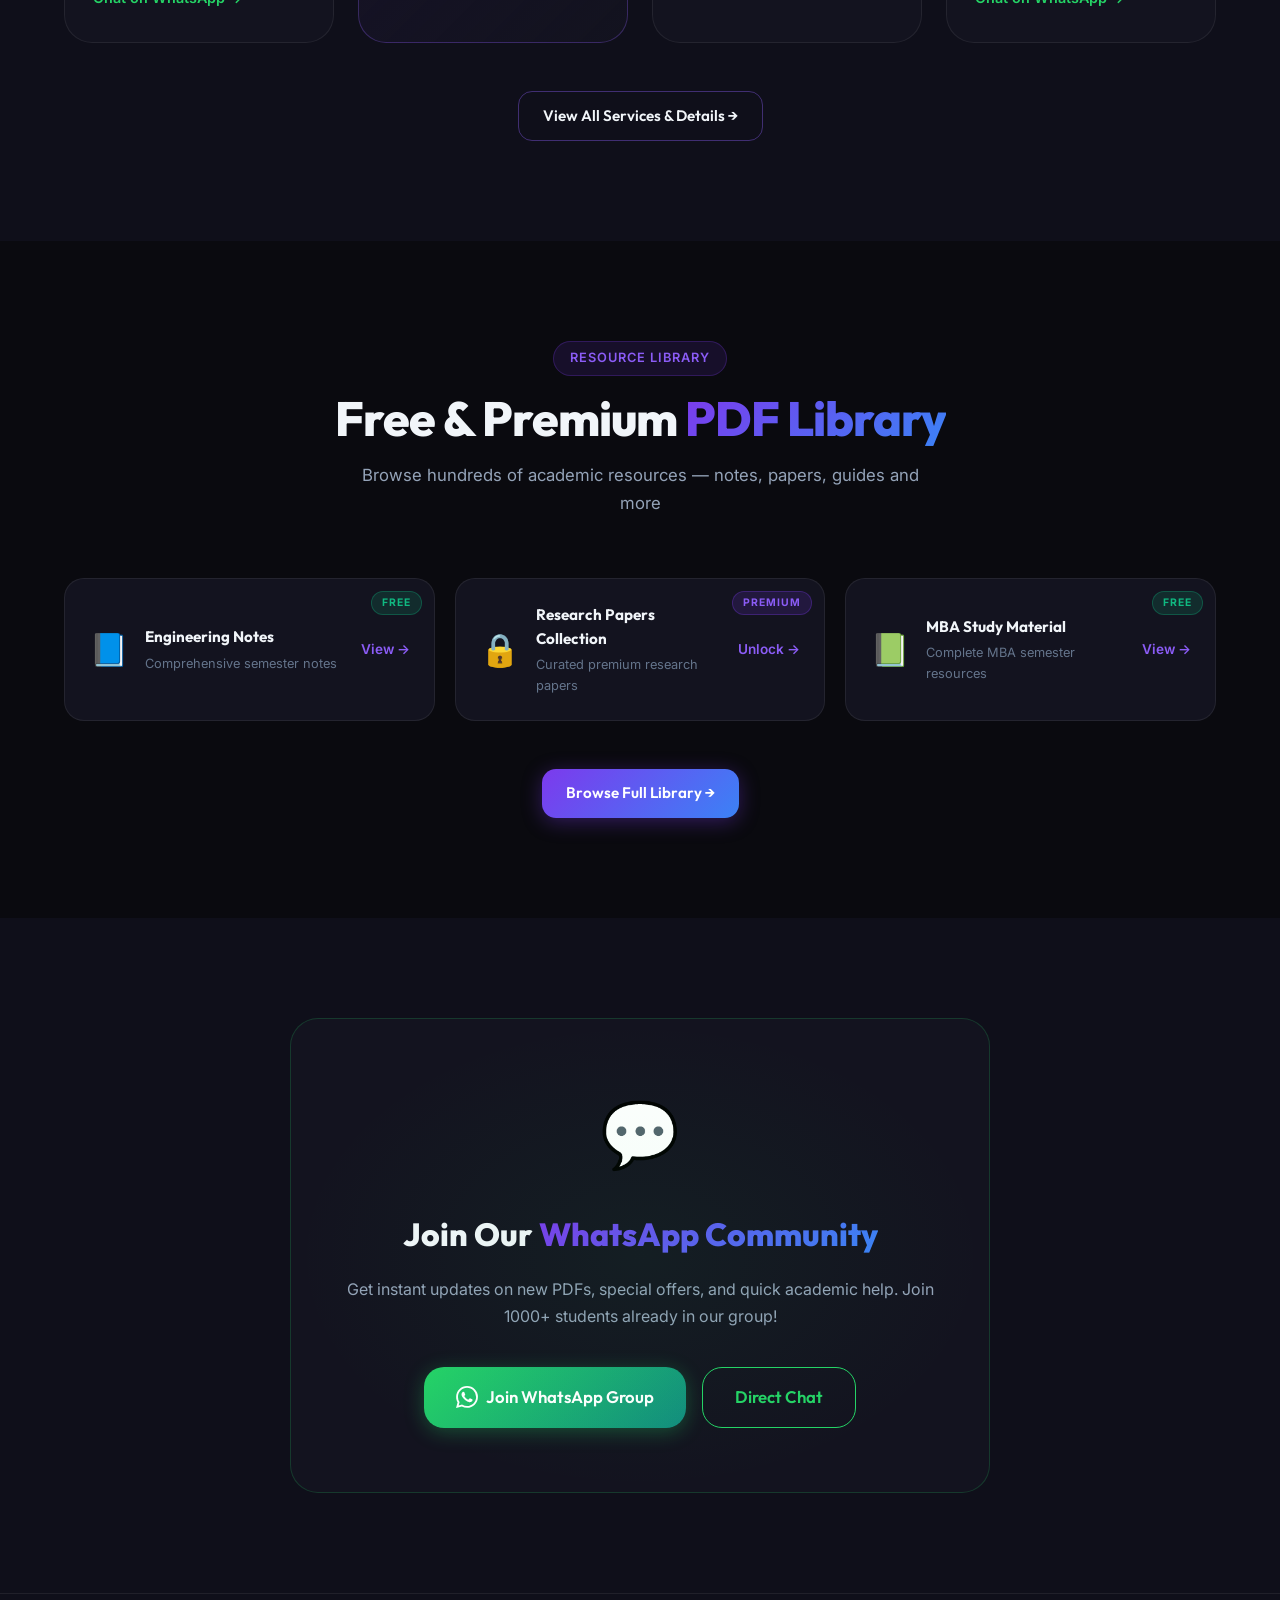
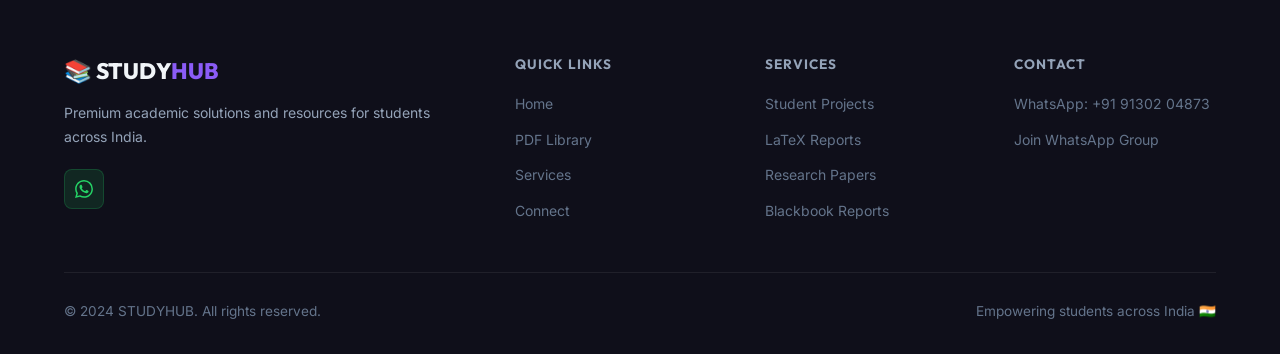
==== commit d67b4332: "Add icons to stats and fix hero section overlap" ====
--- a/index.html
+++ b/index.html
@@ -62,16 +62,19 @@
       </div>
       <div class="hero-stats animate-fade-in delay-3">
         <div class="stat">
+          <div class="stat-icon">📄</div>
           <span class="stat-num">500+</span>
           <span class="stat-label">PDFs Available</span>
         </div>
         <div class="stat-divider"></div>
         <div class="stat">
+          <div class="stat-icon">🚀</div>
           <span class="stat-num">200+</span>
           <span class="stat-label">Projects Delivered</span>
         </div>
         <div class="stat-divider"></div>
         <div class="stat">
+          <div class="stat-icon">✨</div>
           <span class="stat-num">98%</span>
           <span class="stat-label">Satisfaction Rate</span>
         </div>
--- a/css/style.css
+++ b/css/style.css
@@ -228,7 +228,7 @@
   align-items: center;
   justify-content: center;
   text-align: center;
-  padding: calc(var(--nav-h) + 60px) 24px 80px;
+  padding: calc(var(--nav-h) + 60px) 24px 120px;
   position: relative;
   overflow: hidden;
 }
@@ -339,6 +339,13 @@
   justify-content: center;
   align-items: center;
   flex-wrap: wrap;
+  margin-top: 20px;
+}
+
+.stat-icon {
+  font-size: 1.5rem;
+  margin-bottom: 8px;
+  opacity: 0.8;
 }
 
 .stat { text-align: center; }
